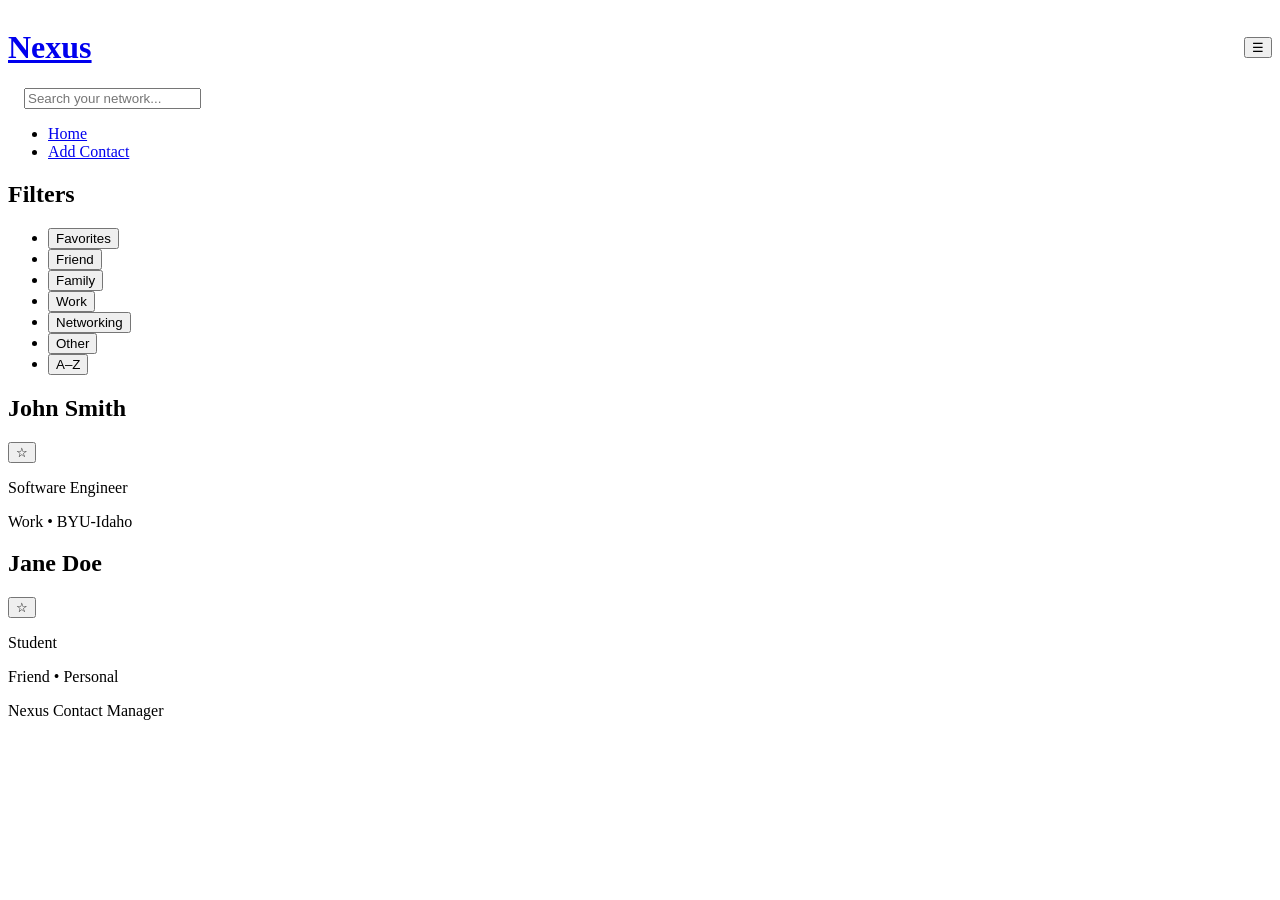
==== index.html @ 2abad14d "index 1st" ====
<!DOCTYPE html>
<html>

<head>
    <meta charset="UTF-8" />
    <title>Nexus</title>
    <meta name="viewport" content="width=device-width, initial-scale=1.0" />
    <meta name="description" content="A dynamic contact manager application" />
    <link rel="icon" type="image/png" href="#">
    <link rel="preconnect" href="https://fonts.googleapis.com">
    <link rel="preconnect" href="https://fonts.gstatic.com" crossorigin>
    <link
        href="https://fonts.googleapis.com/css2?family=Manrope:wght@200..800&family=Montserrat:ital,wght@0,100..900;1,100..900&display=swap"
        rel="stylesheet">
    <link rel="stylesheet" href="./styles/styles.css" />
</head>

<body>

    <!-- ================= HEADER (Sticky container) ================= -->
    <header>

        <!-- Top row: App name + hamburger -->
        <div class="header-top">

            <!-- App name (links to home) -->
            <h1><a href="/">Nexus</a></h1>

            <!-- Hamburger button (***JS-enhanced later) -->
            <button type="button" aria-label="Open navigation menu" aria-expanded="false" aria-controls="mobile-drawer">
                ☰
            </button>

        </div>

        <!-- Search bar (global filter input) -->
        <div class="header-search">
            <!-- Hidden label for screen readers -->
            <label for="contact-search" class="visually-hidden">
                Search your network of contacts
            </label>

            <input type="search" id="contact-search" name="contact-search" placeholder="Search your network...">
        </div>

    </header>


    <!-- ================= NAVIGATION DRAWER ================= -->
    <div id="mobile-drawer">
        <nav aria-label="Primary navigation">

            <!-- Page navigation -->
            <ul>
                <li><a href="index.html">Home</a></li>
                <li><a href="form.html">Add Contact</a></li>
            </ul>
        </nav>

        <!-- Filters (NOT navigation!) -->
        <section aria-label="Contact filters">

            <h2>Filters</h2>

            <ul>
                <!-- Buttons are for actions -->
                <li><button type="button">Favorites</button></li>
                <li><button type="button">Friend</button></li>
                <li><button type="button">Family</button></li>
                <li><button type="button">Work</button></li>
                <li><button type="button">Networking</button></li>
                <li><button type="button">Other</button></li>
                <!-- Technically sorting, but it'll be ok :) -->
                <li><button type="button">A–Z</button></li>
            </ul>

        </section>
    </div>


    <!-- ================= MAIN CONTENT ================= -->
    <main>

        <!-- Contact list (JS will eventually populate this) -->
        <section aria-label="Contact list">

            <!-- Contact Card 1 -->
            <article class="contact-card">

                <header class="contact-card-header">
                    <h2>John Smith</h2>

                    <!-- Favorite button -->
                    <button type="button" aria-label="Toggle favorite">
                        ☆
                    </button>
                </header>

                <p>Software Engineer</p>

                <p>Work • BYU-Idaho</p>

            </article>


            <!-- Contact Card 2 -->
            <article class="contact-card">

                <header class="contact-card-header">
                    <h2>Jane Doe</h2>

                    <button type="button" aria-label="Toggle favorite">
                        ☆
                    </button>
                </header>

                <p>Student</p>

                <p>Friend • Personal</p>

            </article>

        </section>

    </main>


    <!-- ================= FOOTER ================= -->
    <footer>
        <p>Nexus Contact Manager</p>
    </footer>

</body>

</html>

</html>
---- styles/styles.css ----
header {
  position: sticky;
  top: 0;
}

.header-top {
  display: flex;
  justify-content: space-between;
  align-items: center;
}

.header-search {
  flex: 1;
  margin: 0 1rem;
}

.visually-hidden {
  position: absolute;
  width: 1px;
  height: 1px;
  padding: 0;
  margin: -1px;
  overflow: hidden;
  clip: rect(0, 0, 0, 0);
  white-space: nowrap;
  border: 0;
}
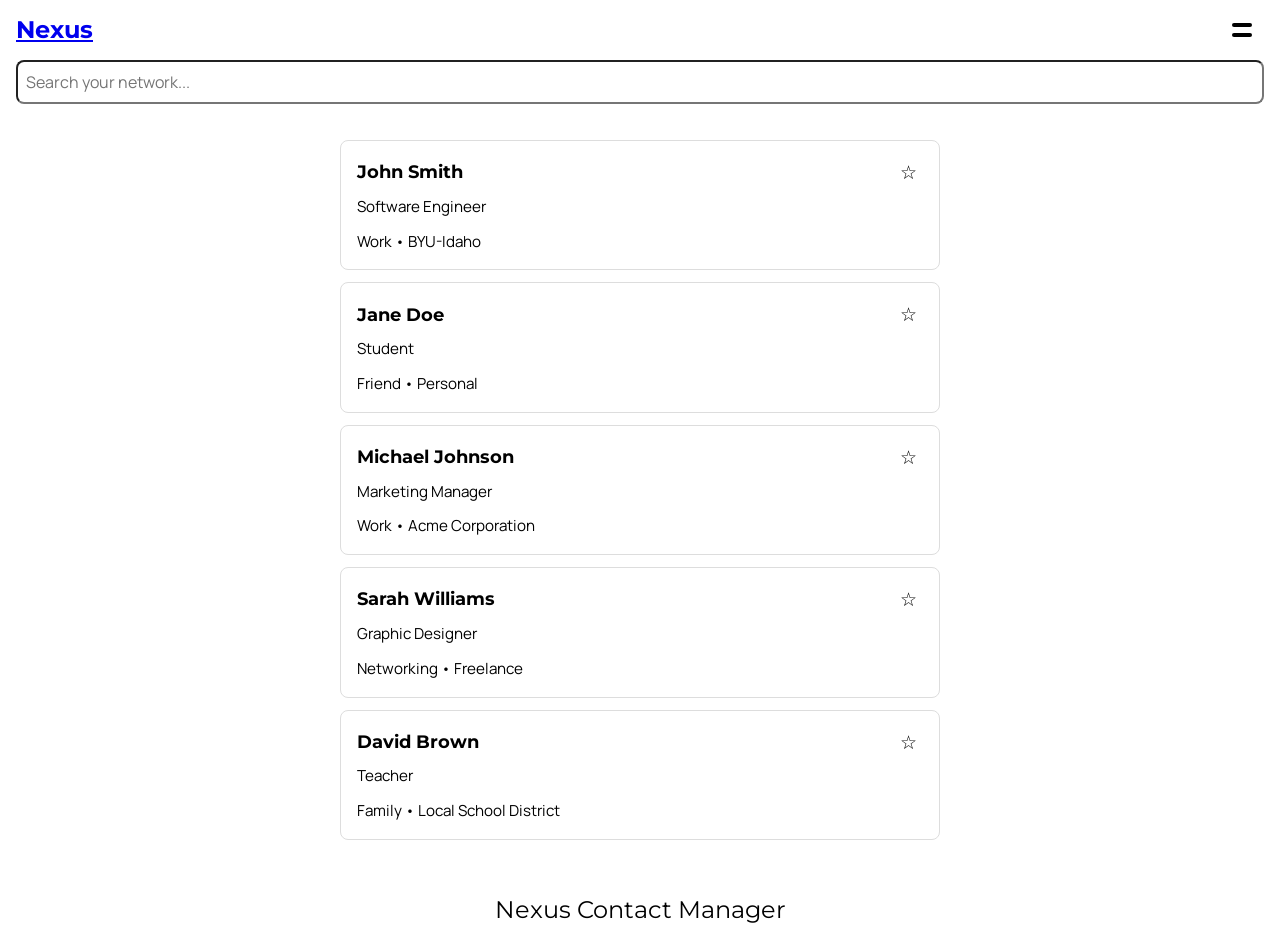
==== commit a30ead7b: "Index menu" ====
--- a/index.html
+++ b/index.html
@@ -12,13 +12,15 @@
     <link
         href="https://fonts.googleapis.com/css2?family=Manrope:wght@200..800&family=Montserrat:ital,wght@0,100..900;1,100..900&display=swap"
         rel="stylesheet">
+    <link rel="stylesheet" href="./styles/index.css" />
     <link rel="stylesheet" href="./styles/styles.css" />
+    <script src="./scripts/main.js" defer></script>
 </head>
 
 <body>
 
     <!-- ================= HEADER (Sticky container) ================= -->
-    <header>
+    <header class="main-header">
 
         <!-- Top row: App name + hamburger -->
         <div class="header-top">
@@ -27,8 +29,10 @@
             <h1><a href="/">Nexus</a></h1>
 
             <!-- Hamburger button (***JS-enhanced later) -->
-            <button type="button" aria-label="Open navigation menu" aria-expanded="false" aria-controls="mobile-drawer">
-                ☰
+            <button id="mobile-drawer-toggle" type="button" aria-label="Open navigation menu" aria-expanded="false"
+                aria-controls="mobile-drawer">
+                <span class="hamburger-line"></span>
+                <span class="hamburger-line"></span>
             </button>
 
         </div>
@@ -49,6 +53,7 @@
     <!-- ================= NAVIGATION DRAWER ================= -->
     <div id="mobile-drawer">
         <nav aria-label="Primary navigation">
+            <h2>Navigate</h2>
 
             <!-- Page navigation -->
             <ul>
@@ -60,7 +65,7 @@
         <!-- Filters (NOT navigation!) -->
         <section aria-label="Contact filters">
 
-            <h2>Filters</h2>
+            <h2>Filter</h2>
 
             <ul>
                 <!-- Buttons are for actions -->
@@ -120,6 +125,57 @@
 
             </article>
 
+            <!-- Contact Card 3 -->
+            <article class="contact-card">
+
+                <header class="contact-card-header">
+                    <h2>Michael Johnson</h2>
+
+                    <button type="button" aria-label="Toggle favorite">
+                        ☆
+                    </button>
+                </header>
+
+                <p>Marketing Manager</p>
+
+                <p>Work • Acme Corporation</p>
+
+            </article>
+
+            <!-- Contact Card 4 -->
+            <article class="contact-card">
+
+                <header class="contact-card-header">
+                    <h2>Sarah Williams</h2>
+
+                    <button type="button" aria-label="Toggle favorite">
+                        ☆
+                    </button>
+                </header>
+
+                <p>Graphic Designer</p>
+
+                <p>Networking • Freelance</p>
+
+            </article>
+
+            <!-- Contact Card 5 -->
+            <article class="contact-card">
+
+                <header class="contact-card-header">
+                    <h2>David Brown</h2>
+
+                    <button type="button" aria-label="Toggle favorite">
+                        ☆
+                    </button>
+                </header>
+
+                <p>Teacher</p>
+
+                <p>Family • Local School District</p>
+
+            </article>
+
         </section>
 
     </main>
--- a/styles/styles.css
+++ b/styles/styles.css
@@ -1,27 +1,7 @@
-header {
-  position: sticky;
-  top: 0;
-}
-
-.header-top {
-  display: flex;
-  justify-content: space-between;
-  align-items: center;
-}
-
-.header-search {
-  flex: 1;
-  margin: 0 1rem;
-}
-
-.visually-hidden {
-  position: absolute;
-  width: 1px;
-  height: 1px;
-  padding: 0;
-  margin: -1px;
-  overflow: hidden;
-  clip: rect(0, 0, 0, 0);
-  white-space: nowrap;
-  border: 0;
-}+@import "partials/variables.css";
+@import "partials/global.css";
+@import "partials/header.css";
+@import "partials/footer.css";
+@import "partials/navigation.css";
+@import "partials/cards.css";
+@import "partials/utilities.css";
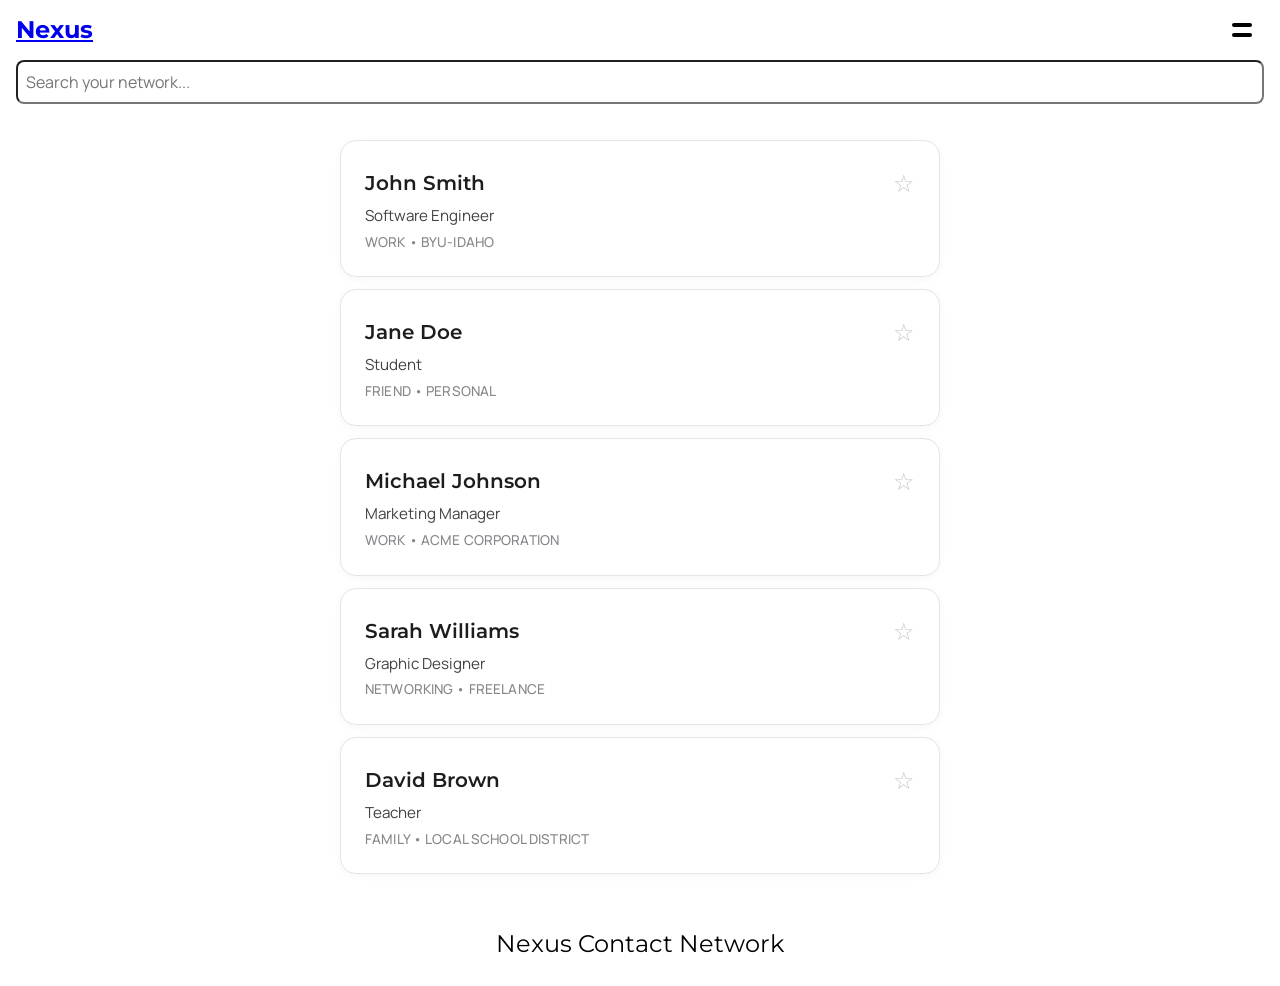
==== commit d7585c29: "Team 4th" ====
--- a/index.html
+++ b/index.html
@@ -3,7 +3,7 @@
 
 <head>
     <meta charset="UTF-8" />
-    <title>Nexus</title>
+    <title>Nexus | Home</title>
     <meta name="viewport" content="width=device-width, initial-scale=1.0" />
     <meta name="description" content="A dynamic contact manager application" />
     <link rel="icon" type="image/png" href="#">
@@ -13,8 +13,7 @@
         href="https://fonts.googleapis.com/css2?family=Manrope:wght@200..800&family=Montserrat:ital,wght@0,100..900;1,100..900&display=swap"
         rel="stylesheet">
     <link rel="stylesheet" href="./styles/index.css" />
-    <link rel="stylesheet" href="./styles/styles.css" />
-    <script src="./scripts/main.js" defer></script>
+    <script type="module" src="./scripts/main.js" defer></script>
 </head>
 
 <body>
@@ -28,9 +27,10 @@
             <!-- App name (links to home) -->
             <h1><a href="/">Nexus</a></h1>
 
-            <!-- Hamburger button (***JS-enhanced later) -->
+            <!-- Hamburger button (*JS-enhanced) -->
             <button id="mobile-drawer-toggle" type="button" aria-label="Open navigation menu" aria-expanded="false"
                 aria-controls="mobile-drawer">
+                <!-- Hamburger icon (2 lines) -->
                 <span class="hamburger-line"></span>
                 <span class="hamburger-line"></span>
             </button>
@@ -183,11 +183,9 @@
 
     <!-- ================= FOOTER ================= -->
     <footer>
-        <p>Nexus Contact Manager</p>
+        <p>Nexus Contact Network</p>
     </footer>
 
 </body>
 
-</html>
-
 </html>
--- a/styles/index.css
+++ b/styles/index.css
@@ -0,0 +1,5 @@
+/* ---------- Global Styles ---------- */
+@import "styles.css";
+
+
+/* ---------- Index Page ---------- */
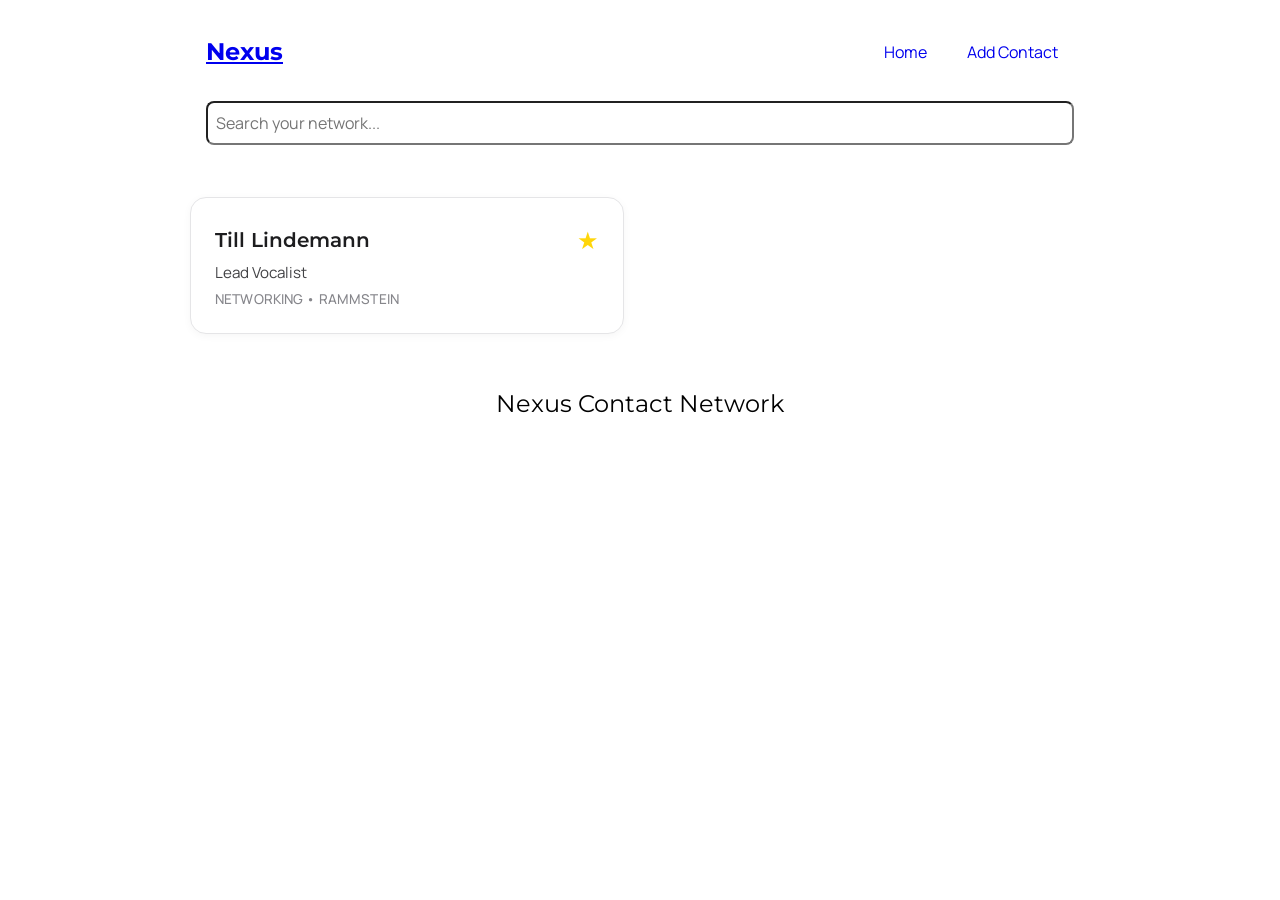
==== commit 9a88cab7: "JSON file API" ====
--- a/index.html
+++ b/index.html
@@ -1,5 +1,5 @@
 <!DOCTYPE html>
-<html>
+<html lang="en">
 
 <head>
     <meta charset="UTF-8" />
@@ -13,19 +13,19 @@
         href="https://fonts.googleapis.com/css2?family=Manrope:wght@200..800&family=Montserrat:ital,wght@0,100..900;1,100..900&display=swap"
         rel="stylesheet">
     <link rel="stylesheet" href="./styles/index.css" />
-    <script type="module" src="./scripts/main.js" defer></script>
+    <script type="module" src="./scripts/index.js" defer></script>
 </head>
 
 <body>
 
-    <!-- ================= HEADER (Sticky container) ================= -->
+    <!-- ================= HEADER ================= -->
     <header class="main-header">
 
         <!-- Top row: App name + hamburger -->
         <div class="header-top">
 
             <!-- App name (links to home) -->
-            <h1><a href="/">Nexus</a></h1>
+            <h1><a href="./index.html">Nexus</a></h1>
 
             <!-- Hamburger button (*JS-enhanced) -->
             <button id="mobile-drawer-toggle" type="button" aria-label="Open navigation menu" aria-expanded="false"
@@ -35,6 +35,19 @@
                 <span class="hamburger-line"></span>
             </button>
 
+        </div>
+
+        <!-- ================= NAVIGATION DRAWER ================= -->
+        <div id="mobile-drawer">
+            <nav aria-label="Primary navigation">
+                <h2>Navigate</h2>
+
+                <!-- Page navigation -->
+                <ul>
+                    <li><a href="./index.html">Home</a></li>
+                    <li><a href="form.html">Add Contact</a></li>
+                </ul>
+            </nav>
         </div>
 
         <!-- Search bar (global filter input) -->
@@ -50,131 +63,12 @@
     </header>
 
 
-    <!-- ================= NAVIGATION DRAWER ================= -->
-    <div id="mobile-drawer">
-        <nav aria-label="Primary navigation">
-            <h2>Navigate</h2>
-
-            <!-- Page navigation -->
-            <ul>
-                <li><a href="index.html">Home</a></li>
-                <li><a href="form.html">Add Contact</a></li>
-            </ul>
-        </nav>
-
-        <!-- Filters (NOT navigation!) -->
-        <section aria-label="Contact filters">
-
-            <h2>Filter</h2>
-
-            <ul>
-                <!-- Buttons are for actions -->
-                <li><button type="button">Favorites</button></li>
-                <li><button type="button">Friend</button></li>
-                <li><button type="button">Family</button></li>
-                <li><button type="button">Work</button></li>
-                <li><button type="button">Networking</button></li>
-                <li><button type="button">Other</button></li>
-                <!-- Technically sorting, but it'll be ok :) -->
-                <li><button type="button">A–Z</button></li>
-            </ul>
-
-        </section>
-    </div>
-
-
     <!-- ================= MAIN CONTENT ================= -->
     <main>
 
-        <!-- Contact list (JS will eventually populate this) -->
-        <section aria-label="Contact list">
+        <section aria-label="Contact list" id="contacts-container">
 
-            <!-- Contact Card 1 -->
-            <article class="contact-card">
-
-                <header class="contact-card-header">
-                    <h2>John Smith</h2>
-
-                    <!-- Favorite button -->
-                    <button type="button" aria-label="Toggle favorite">
-                        ☆
-                    </button>
-                </header>
-
-                <p>Software Engineer</p>
-
-                <p>Work • BYU-Idaho</p>
-
-            </article>
-
-
-            <!-- Contact Card 2 -->
-            <article class="contact-card">
-
-                <header class="contact-card-header">
-                    <h2>Jane Doe</h2>
-
-                    <button type="button" aria-label="Toggle favorite">
-                        ☆
-                    </button>
-                </header>
-
-                <p>Student</p>
-
-                <p>Friend • Personal</p>
-
-            </article>
-
-            <!-- Contact Card 3 -->
-            <article class="contact-card">
-
-                <header class="contact-card-header">
-                    <h2>Michael Johnson</h2>
-
-                    <button type="button" aria-label="Toggle favorite">
-                        ☆
-                    </button>
-                </header>
-
-                <p>Marketing Manager</p>
-
-                <p>Work • Acme Corporation</p>
-
-            </article>
-
-            <!-- Contact Card 4 -->
-            <article class="contact-card">
-
-                <header class="contact-card-header">
-                    <h2>Sarah Williams</h2>
-
-                    <button type="button" aria-label="Toggle favorite">
-                        ☆
-                    </button>
-                </header>
-
-                <p>Graphic Designer</p>
-
-                <p>Networking • Freelance</p>
-
-            </article>
-
-            <!-- Contact Card 5 -->
-            <article class="contact-card">
-
-                <header class="contact-card-header">
-                    <h2>David Brown</h2>
-
-                    <button type="button" aria-label="Toggle favorite">
-                        ☆
-                    </button>
-                </header>
-
-                <p>Teacher</p>
-
-                <p>Family • Local School District</p>
-
-            </article>
+            <!-- Contact list (JS is populating this) -->
 
         </section>
 
--- a/styles/index.css
+++ b/styles/index.css
@@ -1,5 +1,22 @@
 /* ---------- Global Styles ---------- */
 @import "styles.css";
 
+/* ---------- Index Page ---------- */
 
-/* ---------- Index Page ---------- */
+#contacts-container {
+  display: grid;
+  grid-template-columns: 1fr;
+  gap: var(--space-lg);
+}
+
+
+/* ---------- Desktop View ---------- */
+
+@media (min-width: 768px) {
+  #contacts-container {
+    grid-template-columns: repeat(2, minmax(350px, 1fr));
+    max-width: 900px;
+    margin: 0 auto;
+    gap: var(--space-xl);
+  }
+}
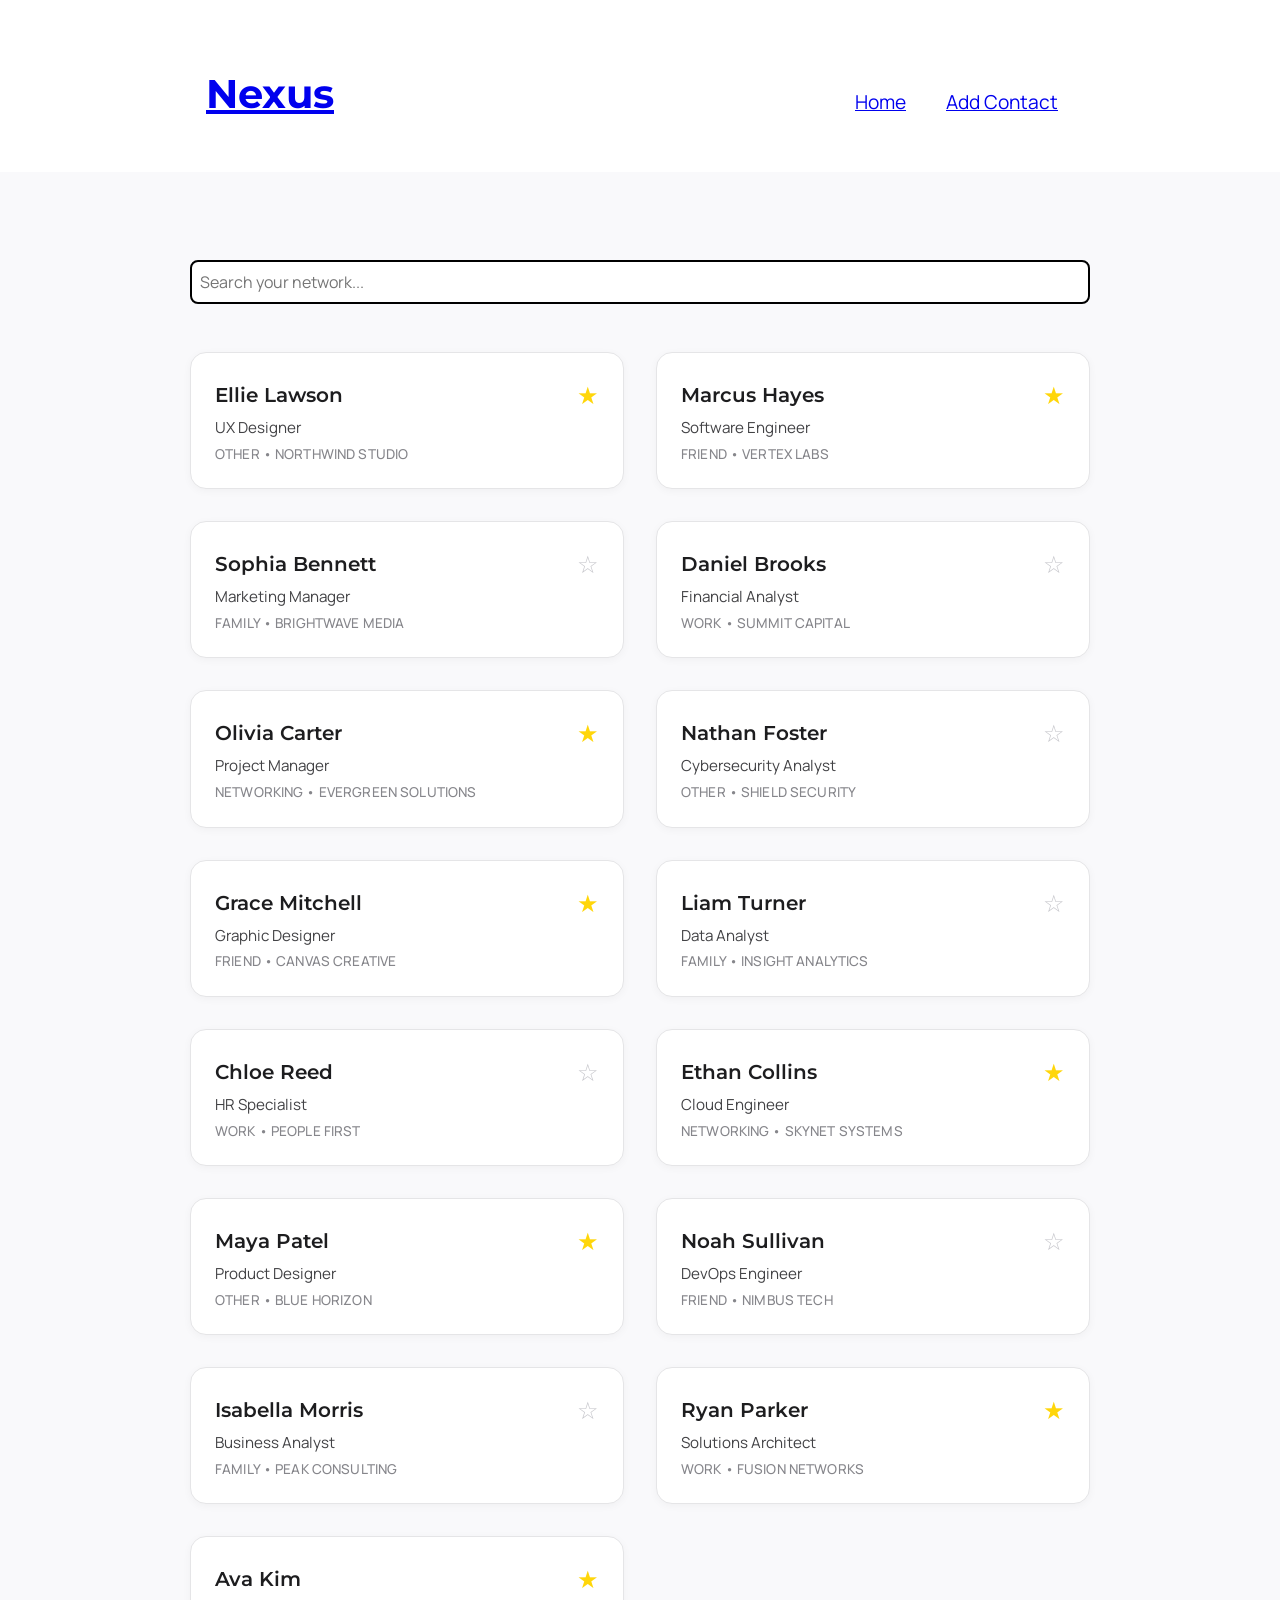
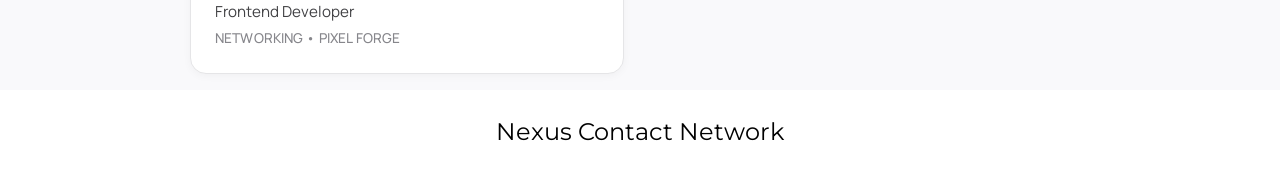
==== commit f302fa48: "JSON & spacing" ====
--- a/index.html
+++ b/index.html
@@ -50,8 +50,14 @@
             </nav>
         </div>
 
+    </header>
+
+
+    <!-- ================= MAIN CONTENT ================= -->
+    <main>
+
         <!-- Search bar (global filter input) -->
-        <div class="header-search">
+        <div class="search-bar">
             <!-- Hidden label for screen readers -->
             <label for="contact-search" class="visually-hidden">
                 Search your network of contacts
@@ -59,12 +65,6 @@
 
             <input type="search" id="contact-search" name="contact-search" placeholder="Search your network...">
         </div>
-
-    </header>
-
-
-    <!-- ================= MAIN CONTENT ================= -->
-    <main>
 
         <section aria-label="Contact list" id="contacts-container">
 
--- a/styles/index.css
+++ b/styles/index.css
@@ -3,13 +3,39 @@
 
 /* ---------- Index Page ---------- */
 
+main {
+  background-color: #f9f9fb;
+}
+
 #contacts-container {
   display: grid;
   grid-template-columns: 1fr;
-  gap: var(--space-lg);
+  gap: var(--space-xl);
 }
 
+/* ---------- Search Input ---------- */
 
+.search-bar {
+  padding: 3.5rem 0 3rem 0;
+}
+
+.search-bar input[type="search"] {
+  width: 100%;
+  padding: var(--space-sm);
+
+  border-radius: var(--radius-md);
+  border: 2px solid #000;
+
+  transition:
+    border-color 0.2s,
+    box-shadow 0.2s;
+}
+
+.search-bar input[type="search"]:focus {
+  border-color: #1515ff;
+  box-shadow: 0 0 0 3px rgba(23, 23, 234, 0.15);
+  outline: none;
+}
 /* ---------- Desktop View ---------- */
 
 @media (min-width: 768px) {
@@ -17,6 +43,12 @@
     grid-template-columns: repeat(2, minmax(350px, 1fr));
     max-width: 900px;
     margin: 0 auto;
-    gap: var(--space-xl);
   }
-}+
+  .search-bar {
+    width: 100%;
+    margin: 0 auto;
+    max-width: 900px;
+    padding: 4.5rem 0 3rem 0;
+  }
+}
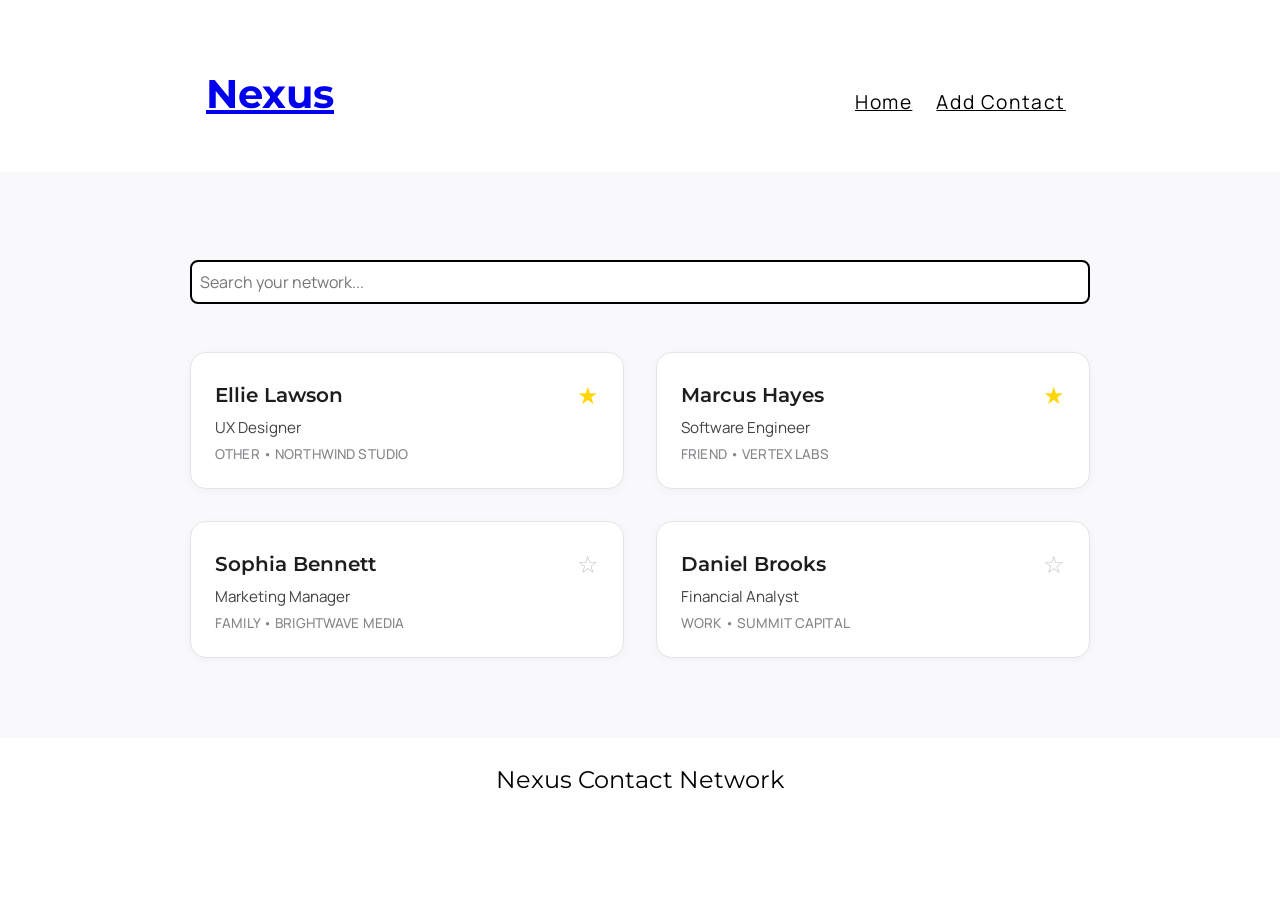
==== commit 8402e7a7: "Menu & spacing" ====
--- a/index.html
+++ b/index.html
@@ -40,7 +40,7 @@
         <!-- ================= NAVIGATION DRAWER ================= -->
         <div id="mobile-drawer">
             <nav aria-label="Primary navigation">
-                <h2>Navigate</h2>
+                <h2>Navigate:</h2>
 
                 <!-- Page navigation -->
                 <ul>
--- a/styles/index.css
+++ b/styles/index.css
@@ -3,14 +3,12 @@
 
 /* ---------- Index Page ---------- */
 
-main {
-  background-color: #f9f9fb;
-}
-
 #contacts-container {
   display: grid;
   grid-template-columns: 1fr;
   gap: var(--space-xl);
+  padding-bottom: 4rem;
+
 }
 
 /* ---------- Search Input ---------- */
